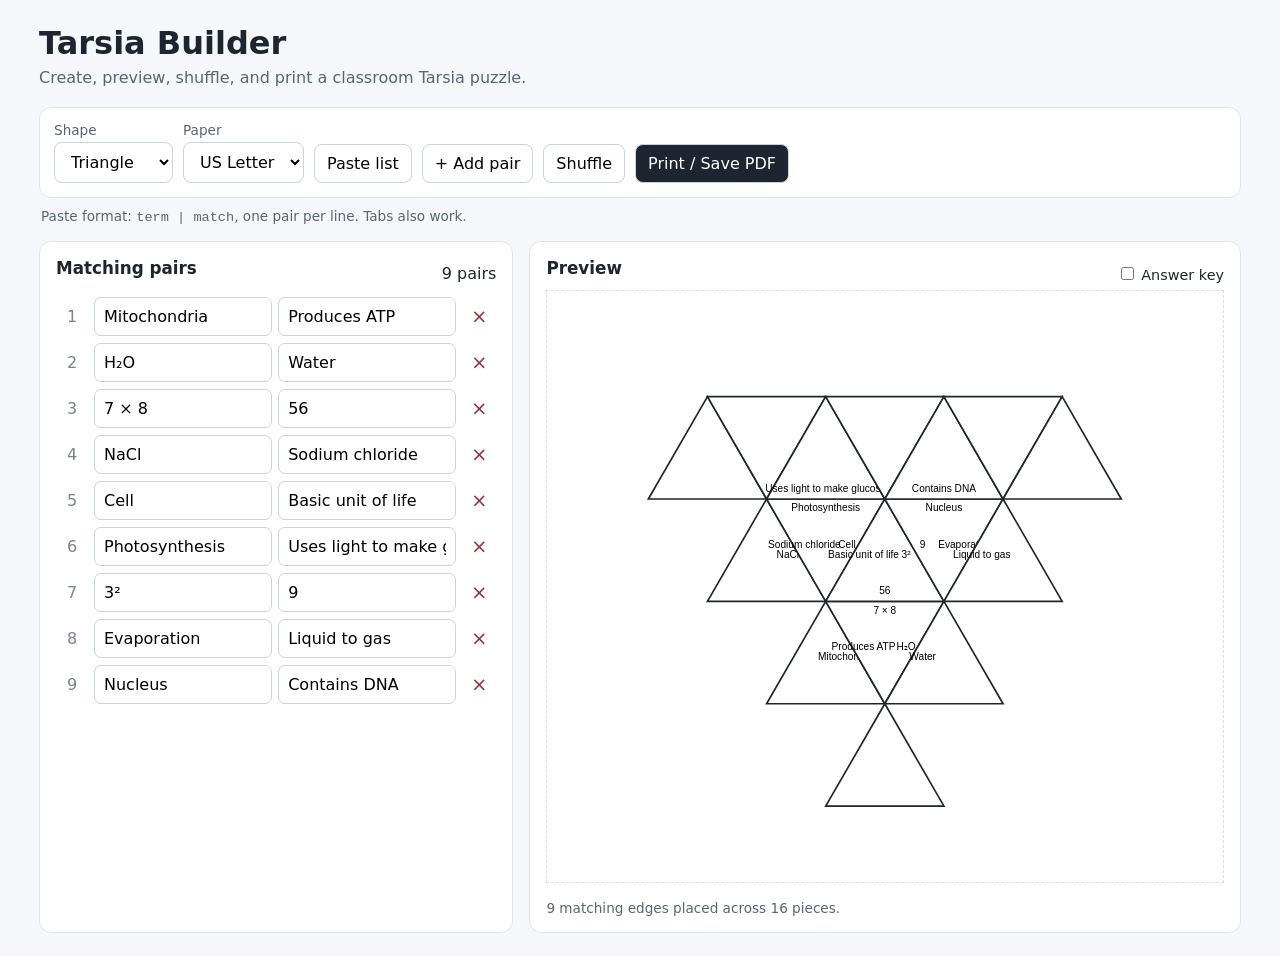
==== index.html @ fdfd7a0f "Add files via upload" ====
<!doctype html><html><head><meta charset="utf-8"><meta name="viewport" content="width=device-width,initial-scale=1"><title>Tarsia Builder</title><link rel="stylesheet" href="styles.css"></head><body><main><header><h1>Tarsia Builder</h1><p>Create, preview, shuffle, and print a classroom Tarsia puzzle.</p></header><section class="controls"><div><label>Shape</label><select id="shape"><option value="triangle">Triangle</option><option value="square">Square</option><option value="diamond">Diamond</option><option value="hexagon">Hexagon</option></select></div><div><label>Paper</label><select id="paper"><option value="letter">US Letter</option><option value="a4">A4</option></select></div><button id="pasteBtn">Paste list</button><button id="addBtn">+ Add pair</button><button id="shuffleBtn">Shuffle</button><button id="printBtn" class="primary">Print / Save PDF</button></section><p class="hint">Paste format: <code>term | match</code>, one pair per line. Tabs also work.</p><section class="workspace"><div class="editor"><div class="editor-head"><h2>Matching pairs</h2><span id="count"></span></div><div id="rows"></div></div><div class="preview"><div class="editor-head"><h2>Preview</h2><label class="toggle"><input id="solution" type="checkbox"> Answer key</label></div><svg id="svg" viewBox="0 0 800 700" aria-label="Tarsia puzzle preview"></svg><p id="status"></p></div></section></main><script src="geometry.js"></script><script src="renderer.js"></script><script src="app.js"></script></body></html>
---- styles.css ----
:root{font-family:Inter,system-ui,Arial,sans-serif;color:#1d2530;background:#f5f7fa}*{box-sizing:border-box}body{margin:0}main{max-width:1250px;margin:auto;padding:24px}header h1{margin:0;font-size:2rem}header p{margin:.4rem 0 1.2rem;color:#5a6573}.controls{display:flex;gap:10px;flex-wrap:wrap;align-items:end;background:#fff;padding:14px;border:1px solid #dfe4ea;border-radius:12px}.controls div{display:grid;gap:4px}.controls label,.hint{font-size:.85rem;color:#5a6573}select,button,input{font:inherit}select,button{padding:9px 12px;border:1px solid #cbd3dc;border-radius:8px;background:#fff}button{cursor:pointer}.primary{background:#1d2530;color:#fff}.hint{margin:10px 2px 16px}.workspace{display:grid;grid-template-columns:minmax(340px,.8fr) minmax(480px,1.2fr);gap:16px}.editor,.preview{background:#fff;border:1px solid #dfe4ea;border-radius:12px;padding:16px}.editor-head{display:flex;align-items:center;justify-content:space-between;gap:10px}.editor h2,.preview h2{font-size:1.05rem;margin:0 0 12px}.pair{display:grid;grid-template-columns:32px 1fr 1fr 34px;gap:6px;margin:7px 0}.pair input{min-width:0;padding:9px;border:1px solid #cbd3dc;border-radius:7px}.num{display:grid;place-items:center;color:#7a8490}.remove{padding:0;border:0;font-size:1.2rem;color:#8a3540}#svg{width:100%;height:auto;min-height:460px;border:1px dashed #d9dee5;background:#fff}.toggle{font-size:.9rem}#status{font-size:.85rem;color:#5a6573;margin-bottom:0}@media(max-width:850px){main{padding:12px}.workspace{grid-template-columns:1fr}.preview{order:-1}#svg{min-height:330px}}@media print{body{background:#fff}header,.controls,.hint,.editor,.editor-head label,#status{display:none!important}main,.workspace,.preview{display:block;max-width:none;padding:0;border:0}.preview h2{display:none}#svg{border:0;width:100%;height:95vh}}
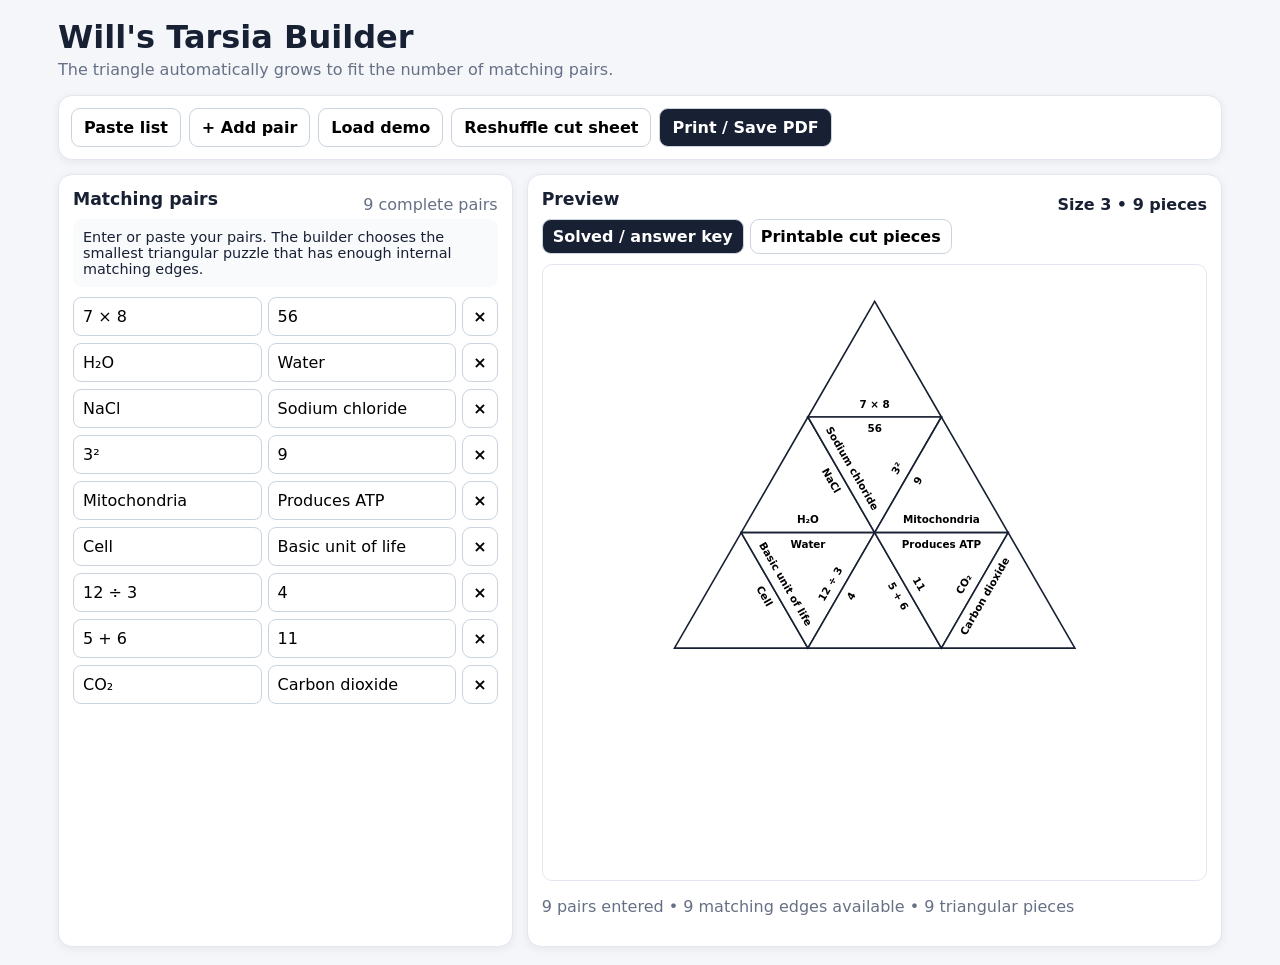
==== commit dacc68a9: "Update index.html" ====
--- a/index.html
+++ b/index.html
@@ -1 +1,37 @@
-<!doctype html><html><head><meta charset="utf-8"><meta name="viewport" content="width=device-width,initial-scale=1"><title>Tarsia Builder</title><link rel="stylesheet" href="styles.css"></head><body><main><header><h1>Tarsia Builder</h1><p>Create, preview, shuffle, and print a classroom Tarsia puzzle.</p></header><section class="controls"><div><label>Shape</label><select id="shape"><option value="triangle">Triangle</option><option value="square">Square</option><option value="diamond">Diamond</option><option value="hexagon">Hexagon</option></select></div><div><label>Paper</label><select id="paper"><option value="letter">US Letter</option><option value="a4">A4</option></select></div><button id="pasteBtn">Paste list</button><button id="addBtn">+ Add pair</button><button id="shuffleBtn">Shuffle</button><button id="printBtn" class="primary">Print / Save PDF</button></section><p class="hint">Paste format: <code>term | match</code>, one pair per line. Tabs also work.</p><section class="workspace"><div class="editor"><div class="editor-head"><h2>Matching pairs</h2><span id="count"></span></div><div id="rows"></div></div><div class="preview"><div class="editor-head"><h2>Preview</h2><label class="toggle"><input id="solution" type="checkbox"> Answer key</label></div><svg id="svg" viewBox="0 0 800 700" aria-label="Tarsia puzzle preview"></svg><p id="status"></p></div></section></main><script src="geometry.js"></script><script src="renderer.js"></script><script src="app.js"></script></body></html>
+<!doctype html><html lang="en"><head><meta charset="utf-8"><meta name="viewport" content="width=device-width,initial-scale=1">
+<title>Will's Tarsia Builder</title><style>
+*{box-sizing:border-box}body{margin:0;background:#f4f6fa;color:#182033;font-family:system-ui,-apple-system,Segoe UI,sans-serif}main{max-width:1200px;margin:auto;padding:18px}h1{margin:0}.sub,.muted,#status{color:#667085}.sub{margin:4px 0 16px}.bar,.card{background:#fff;border:1px solid #e2e7ef;border-radius:14px;box-shadow:0 2px 10px #0001}.bar{display:flex;gap:8px;flex-wrap:wrap;padding:12px;margin-bottom:14px}button,input{font:inherit}button{border:1px solid #cbd3df;background:#fff;border-radius:9px;padding:9px 12px;font-weight:700;cursor:pointer}.primary,.tabs .active{background:#182033;color:#fff}.grid{display:grid;grid-template-columns:minmax(310px,.85fr) minmax(450px,1.3fr);gap:14px}.card{padding:14px}.head{display:flex;justify-content:space-between;align-items:center;gap:10px}.head h2{font-size:1.08rem;margin:0 0 10px}.row{display:grid;grid-template-columns:1fr 1fr auto;gap:6px;margin:7px 0}.row input{width:100%;min-width:0;border:1px solid #cbd3df;border-radius:8px;padding:9px}.row button{padding:7px 10px}.notice{background:#f8fafc;border-radius:9px;padding:10px;margin-bottom:10px;font-size:.9rem}.tabs{display:flex;gap:6px;margin-bottom:10px}.tabs button{padding:7px 10px}svg{display:block;width:100%;height:auto;border:1px solid #e2e7ef;border-radius:10px;background:#fff}.piece{fill:#fff;stroke:#182033;stroke-width:2}.edgeText{font-weight:600;text-anchor:middle;dominant-baseline:middle}.pieceNo{font-size:9px;fill:#98a2b3;text-anchor:middle}.capacity{font-weight:700}
+@media(max-width:800px){.grid{grid-template-columns:1fr}main{padding:10px}}@media print{header,.bar,.editor,.tabs,#status,.notice{display:none!important}body,main,.card{background:#fff;margin:0;padding:0;border:0;box-shadow:none}.grid{display:block}svg{border:0;width:100%}}
+</style></head><body><main><header><h1>Will's Tarsia Builder</h1><p class="sub">The triangle automatically grows to fit the number of matching pairs.</p></header>
+<div class="bar"><button id="paste">Paste list</button><button id="add">+ Add pair</button><button id="demo">Load demo</button><button id="shuffle">Reshuffle cut sheet</button><button id="print" class="primary">Print / Save PDF</button></div>
+<div class="grid"><section class="card editor"><div class="head"><h2>Matching pairs</h2><span id="count" class="muted"></span></div><div class="notice">Enter or paste your pairs. The builder chooses the smallest triangular puzzle that has enough internal matching edges.</div><div id="rows"></div></section>
+<section class="card"><div class="head"><h2>Preview</h2><span id="sizeLabel" class="capacity"></span></div><div class="tabs"><button id="solvedTab" class="active">Solved / answer key</button><button id="cutTab">Printable cut pieces</button></div><svg id="svg" viewBox="0 0 820 760"></svg><p id="status"></p></section></div></main>
+<script>
+const $=s=>document.querySelector(s),S=$("#svg"),R=$("#rows");
+const DEMO=[["7 × 8","56"],["H₂O","Water"],["NaCl","Sodium chloride"],["3²","9"],["Mitochondria","Produces ATP"],["Cell","Basic unit of life"],["12 ÷ 3","4"],["5 + 6","11"],["CO₂","Carbon dioxide"]];
+let P=JSON.parse(localStorage.getItem("willTarsiaPairs")||"null")||DEMO.map(x=>[...x]),mode="solved",seed=1;
+const esc=s=>String(s).replace(/[&<>"]/g,c=>({"&":"&amp;","<":"&lt;",">":"&gt;",'"':"&quot;"}[c])),good=()=>P.filter(p=>p[0].trim()&&p[1].trim());
+function save(){localStorage.setItem("willTarsiaPairs",JSON.stringify(P))}
+function renderRows(){R.innerHTML=P.map((p,i)=>`<div class="row"><input data-i="${i}" data-k="0" value="${esc(p[0])}" placeholder="Term"><input data-i="${i}" data-k="1" value="${esc(p[1])}" placeholder="Match"><button data-r="${i}">×</button></div>`).join("");count();draw()}
+function count(){$("#count").textContent=good().length+" complete pairs"}
+R.oninput=e=>{if(e.target.dataset.i!=null){P[+e.target.dataset.i][+e.target.dataset.k]=e.target.value;save();count();draw()}};R.onclick=e=>{if(e.target.dataset.r!=null){P.splice(+e.target.dataset.r,1);if(!P.length)P.push(["",""]);save();renderRows()}};
+$("#add").onclick=()=>{P.push(["",""]);save();renderRows()};$("#demo").onclick=()=>{P=DEMO.map(x=>[...x]);save();renderRows()};
+$("#paste").onclick=()=>{let t=prompt("Paste one pair per line using: term | match\\nTwo columns copied from Sheets/Excel also work.");if(!t)return;let a=t.split(/\r?\n/).filter(x=>x.trim()).map(x=>{let q=x.includes("\t")?x.split("\t"):x.split("|");return[(q.shift()||"").trim(),q.join("|").trim()]});if(a.length){P=a;save();renderRows()}};
+$("#shuffle").onclick=()=>{seed++;mode="cut";tabs();draw()};$("#print").onclick=()=>window.print();$("#solvedTab").onclick=()=>{mode="solved";tabs();draw()};$("#cutTab").onclick=()=>{mode="cut";tabs();draw()};
+function tabs(){$("#solvedTab").classList.toggle("active",mode==="solved");$("#cutTab").classList.toggle("active",mode==="cut")}
+function capacity(n){return 3*n*(n-1)/2} // internal edges in order-n triangular lattice
+function chooseN(k){let n=2;while(capacity(n)<k&&n<10)n++;return n}
+function V(r,c,n){let side=Math.min(165,650/n),h=side*Math.sqrt(3)/2;return[410+(c-r/2)*side,45+r*h]}
+function pieces(n){let o=[];for(let r=0;r<n;r++)for(let c=0;c<=r;c++){o.push({v:[V(r,c,n),V(r+1,c,n),V(r+1,c+1,n)]});if(c<r)o.push({v:[V(r,c,n),V(r,c+1,n),V(r+1,c+1,n)]})}return o}
+function key(a,b){let A=a.map(x=>x.toFixed(4)).join(","),B=b.map(x=>x.toFixed(4)).join(",");return A<B?A+"|"+B:B+"|"+A}
+function shared(ps){let m=new Map();ps.forEach((p,pi)=>p.v.forEach((a,e)=>{let k=key(a,p.v[(e+1)%3]);if(!m.has(k))m.set(k,[]);m.get(k).push({pi,e})}));return[...m.values()].filter(x=>x.length===2)}
+function cen(v){return[v.reduce((a,p)=>a+p[0],0)/3,v.reduce((a,p)=>a+p[1],0)/3]}
+function label(v,e,text,n){let a=v[e],b=v[(e+1)%3],c=cen(v),mx=(a[0]+b[0])/2,my=(a[1]+b[1])/2,dx=b[0]-a[0],dy=b[1]-a[1],L=Math.hypot(dx,dy),nx=-dy/L,ny=dx/L;if((c[0]-mx)*nx+(c[1]-my)*ny<0){nx=-nx;ny=-ny}let off=Math.max(10,18-n),x=mx+nx*off,y=my+ny*off,ang=Math.atan2(dy,dx)*180/Math.PI;if(ang>90||ang<-90)ang+=180;let fs=Math.max(7,12-(n-4)*.8),max=n>6?15:24,t=text.length>max?text.slice(0,max-1)+"…":text;return`<text class="edgeText" style="font-size:${fs}px" x="${x}" y="${y}" transform="rotate(${ang} ${x} ${y})">${esc(t)}</text>`}
+function data(){let G=good(),n=chooseN(G.length),ps=pieces(n),sh=shared(ps),labs=ps.map(()=>["","",""]);G.slice(0,sh.length).forEach((p,i)=>{let A=sh[i][0],B=sh[i][1];labs[A.pi][A.e]=p[0];labs[B.pi][B.e]=p[1]});return{G,n,ps,sh,labs}}
+function solved(d){return d.ps.map((p,i)=>`<polygon class="piece" points="${p.v.map(x=>x.join(",")).join(" ")}"/>`+d.labs[i].map((t,e)=>t?label(p.v,e,t,d.n):"").join("")).join("")}
+function order(n){let a=[...Array(n).keys()],x=seed*7919;for(let i=n-1;i;i--){x=(x*1664525+1013904223)>>>0;let j=x%(i+1);[a[i],a[j]]=[a[j],a[i]]}return a}
+function tv(v,tx,ty,sc,rot){let c=cen(v),a=rot*Math.PI/180,co=Math.cos(a),si=Math.sin(a);return v.map(p=>{let x=(p[0]-c[0])*sc,y=(p[1]-c[1])*sc;return[tx+x*co-y*si,ty+x*si+y*co]})}
+function cut(d){let N=d.ps.length,cols=N<=16?4:5,rows=Math.ceil(N/cols),cw=800/cols,ch=700/rows,base=Math.min(165,650/d.n),sc=Math.min(.72,(cw*.72)/base,(ch*.72)/(base*.866));return order(N).map((idx,pos)=>{let col=pos%cols,row=Math.floor(pos/cols),x=cw/2+col*cw+10,y=ch/2+row*ch+20,v=tv(d.ps[idx].v,x,y,sc,[0,120,240][(pos+seed)%3]);return`<polygon class="piece" points="${v.map(q=>q.join(",")).join(" ")}"/>`+d.labs[idx].map((t,e)=>t?label(v,e,t,Math.max(4,d.n-1)):"").join("")+`<text class="pieceNo" x="${x}" y="${y+base*sc*.27}">${idx+1}</text>`}).join("")}
+function draw(){let d=data();S.innerHTML=mode==="solved"?solved(d):cut(d);$("#sizeLabel").textContent=`Size ${d.n} • ${d.ps.length} pieces`;$("#status").textContent=`${d.G.length} pairs entered • ${d.sh.length} matching edges available • ${d.ps.length} triangular pieces`+(d.sh.length>d.G.length?` • ${d.sh.length-d.G.length} internal edge(s) left blank`:"")}
+renderRows();
+</script></body></html>
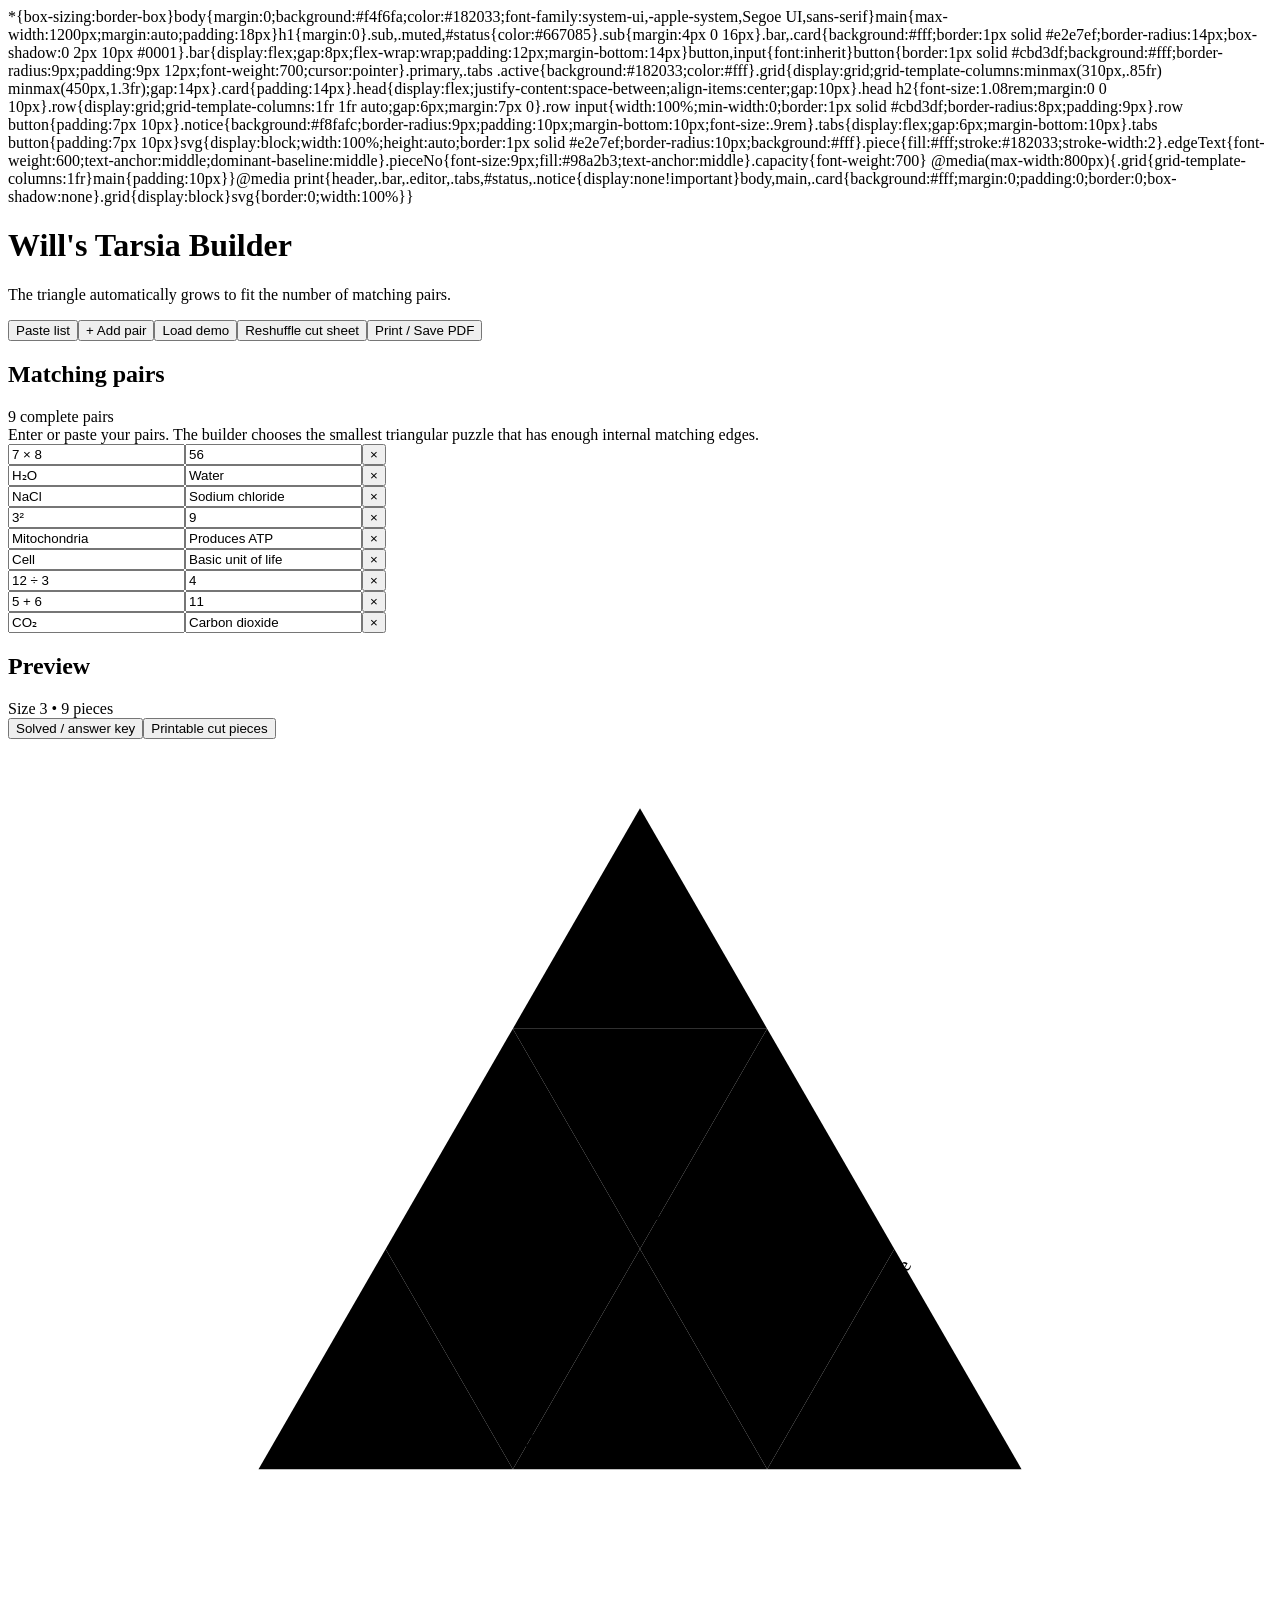
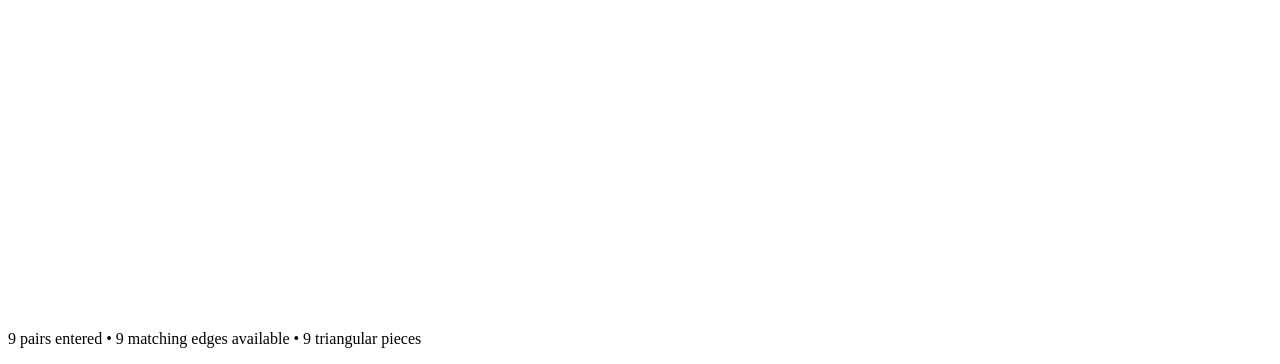
==== commit 6d4f4d0c: "Update index.html" ====
--- a/index.html
+++ b/index.html
@@ -1,5 +1,5 @@
 <!doctype html><html lang="en"><head><meta charset="utf-8"><meta name="viewport" content="width=device-width,initial-scale=1">
-<title>Will's Tarsia Builder</title><style>
+<title>Will's Tarsia Builder</title><style></style>
 *{box-sizing:border-box}body{margin:0;background:#f4f6fa;color:#182033;font-family:system-ui,-apple-system,Segoe UI,sans-serif}main{max-width:1200px;margin:auto;padding:18px}h1{margin:0}.sub,.muted,#status{color:#667085}.sub{margin:4px 0 16px}.bar,.card{background:#fff;border:1px solid #e2e7ef;border-radius:14px;box-shadow:0 2px 10px #0001}.bar{display:flex;gap:8px;flex-wrap:wrap;padding:12px;margin-bottom:14px}button,input{font:inherit}button{border:1px solid #cbd3df;background:#fff;border-radius:9px;padding:9px 12px;font-weight:700;cursor:pointer}.primary,.tabs .active{background:#182033;color:#fff}.grid{display:grid;grid-template-columns:minmax(310px,.85fr) minmax(450px,1.3fr);gap:14px}.card{padding:14px}.head{display:flex;justify-content:space-between;align-items:center;gap:10px}.head h2{font-size:1.08rem;margin:0 0 10px}.row{display:grid;grid-template-columns:1fr 1fr auto;gap:6px;margin:7px 0}.row input{width:100%;min-width:0;border:1px solid #cbd3df;border-radius:8px;padding:9px}.row button{padding:7px 10px}.notice{background:#f8fafc;border-radius:9px;padding:10px;margin-bottom:10px;font-size:.9rem}.tabs{display:flex;gap:6px;margin-bottom:10px}.tabs button{padding:7px 10px}svg{display:block;width:100%;height:auto;border:1px solid #e2e7ef;border-radius:10px;background:#fff}.piece{fill:#fff;stroke:#182033;stroke-width:2}.edgeText{font-weight:600;text-anchor:middle;dominant-baseline:middle}.pieceNo{font-size:9px;fill:#98a2b3;text-anchor:middle}.capacity{font-weight:700}
 @media(max-width:800px){.grid{grid-template-columns:1fr}main{padding:10px}}@media print{header,.bar,.editor,.tabs,#status,.notice{display:none!important}body,main,.card{background:#fff;margin:0;padding:0;border:0;box-shadow:none}.grid{display:block}svg{border:0;width:100%}}
 </style></head><body><main><header><h1>Will's Tarsia Builder</h1><p class="sub">The triangle automatically grows to fit the number of matching pairs.</p></header>
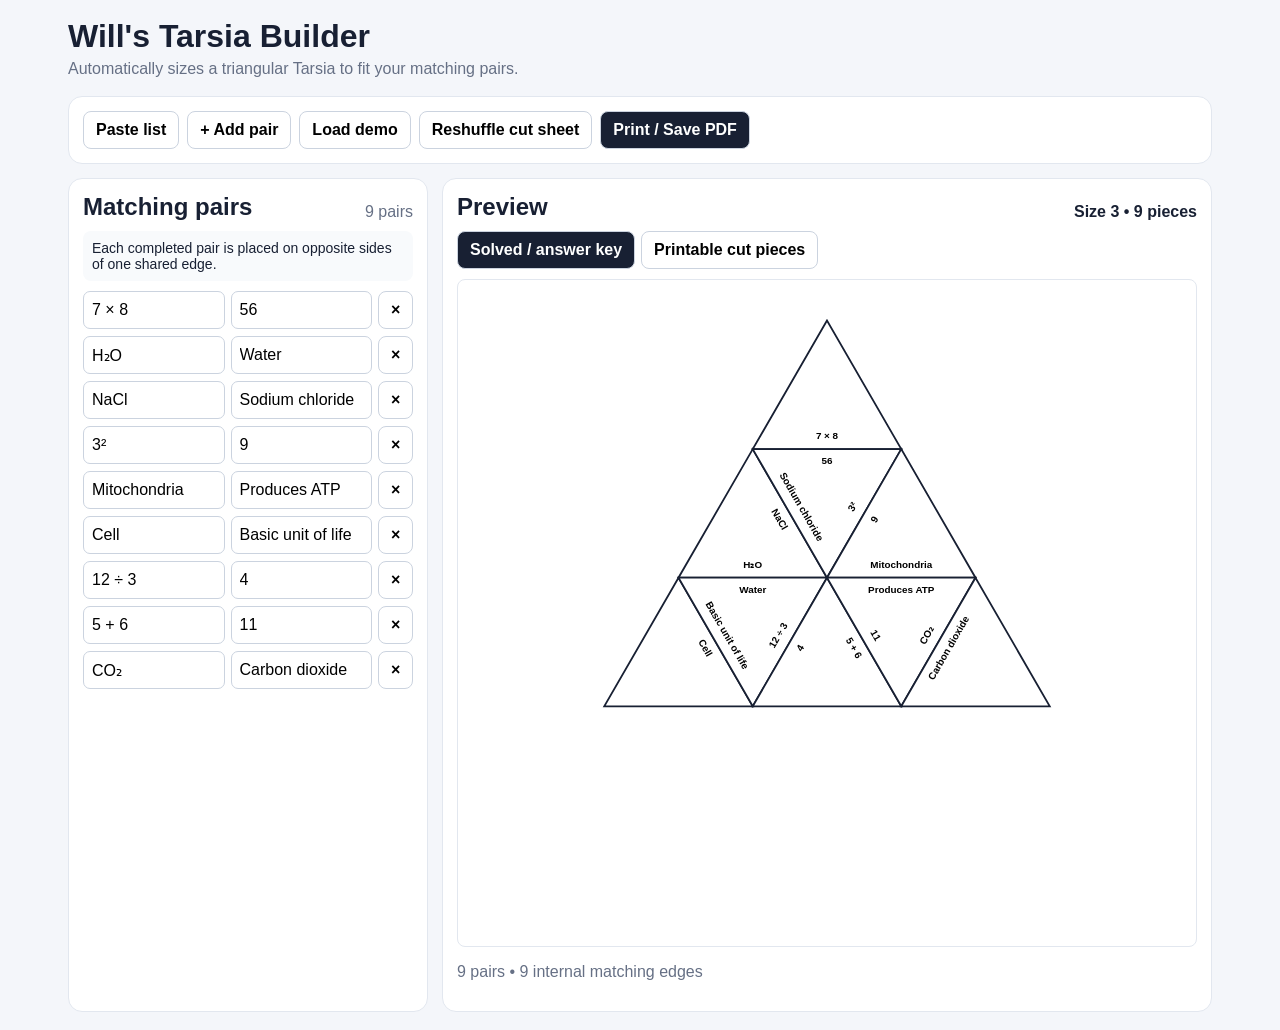
==== commit 7aebce4a: "Update index.html" ====
--- a/index.html
+++ b/index.html
@@ -1,37 +1,70 @@
-<!doctype html><html lang="en"><head><meta charset="utf-8"><meta name="viewport" content="width=device-width,initial-scale=1">
-<title>Will's Tarsia Builder</title><style></style>
-*{box-sizing:border-box}body{margin:0;background:#f4f6fa;color:#182033;font-family:system-ui,-apple-system,Segoe UI,sans-serif}main{max-width:1200px;margin:auto;padding:18px}h1{margin:0}.sub,.muted,#status{color:#667085}.sub{margin:4px 0 16px}.bar,.card{background:#fff;border:1px solid #e2e7ef;border-radius:14px;box-shadow:0 2px 10px #0001}.bar{display:flex;gap:8px;flex-wrap:wrap;padding:12px;margin-bottom:14px}button,input{font:inherit}button{border:1px solid #cbd3df;background:#fff;border-radius:9px;padding:9px 12px;font-weight:700;cursor:pointer}.primary,.tabs .active{background:#182033;color:#fff}.grid{display:grid;grid-template-columns:minmax(310px,.85fr) minmax(450px,1.3fr);gap:14px}.card{padding:14px}.head{display:flex;justify-content:space-between;align-items:center;gap:10px}.head h2{font-size:1.08rem;margin:0 0 10px}.row{display:grid;grid-template-columns:1fr 1fr auto;gap:6px;margin:7px 0}.row input{width:100%;min-width:0;border:1px solid #cbd3df;border-radius:8px;padding:9px}.row button{padding:7px 10px}.notice{background:#f8fafc;border-radius:9px;padding:10px;margin-bottom:10px;font-size:.9rem}.tabs{display:flex;gap:6px;margin-bottom:10px}.tabs button{padding:7px 10px}svg{display:block;width:100%;height:auto;border:1px solid #e2e7ef;border-radius:10px;background:#fff}.piece{fill:#fff;stroke:#182033;stroke-width:2}.edgeText{font-weight:600;text-anchor:middle;dominant-baseline:middle}.pieceNo{font-size:9px;fill:#98a2b3;text-anchor:middle}.capacity{font-weight:700}
-@media(max-width:800px){.grid{grid-template-columns:1fr}main{padding:10px}}@media print{header,.bar,.editor,.tabs,#status,.notice{display:none!important}body,main,.card{background:#fff;margin:0;padding:0;border:0;box-shadow:none}.grid{display:block}svg{border:0;width:100%}}
-</style></head><body><main><header><h1>Will's Tarsia Builder</h1><p class="sub">The triangle automatically grows to fit the number of matching pairs.</p></header>
+<!DOCTYPE html>
+<html lang="en">
+<head>
+<meta charset="UTF-8">
+<meta name="viewport" content="width=device-width, initial-scale=1.0">
+<title>Will's Tarsia Builder</title>
+<style>
+*{box-sizing:border-box}
+body{margin:0;background:#f4f6fa;color:#182033;font-family:Arial,sans-serif}
+main{max-width:1180px;margin:auto;padding:18px}
+h1{margin:0}.sub,.muted,#status{color:#667085}.sub{margin:5px 0 18px}
+.bar,.card{background:white;border:1px solid #e2e7ef;border-radius:14px;padding:14px}
+.bar{display:flex;gap:8px;flex-wrap:wrap;margin-bottom:14px}
+button,input{font:inherit}button{border:1px solid #cbd3df;background:white;border-radius:8px;padding:9px 12px;font-weight:bold;cursor:pointer}
+.primary,.tabs .active{background:#182033;color:white}
+.grid{display:grid;grid-template-columns:360px 1fr;gap:14px}
+.head{display:flex;justify-content:space-between;align-items:center}.head h2{margin:0 0 10px}
+.notice{background:#f8fafc;border-radius:8px;padding:9px;margin-bottom:10px;font-size:14px}
+.row{display:grid;grid-template-columns:1fr 1fr 35px;gap:6px;margin:7px 0}
+.row input{min-width:0;width:100%;padding:8px;border:1px solid #cbd3df;border-radius:7px}
+.tabs{display:flex;gap:6px;margin-bottom:10px}
+svg{width:100%;height:auto;display:block;background:white;border:1px solid #e2e7ef;border-radius:8px}
+.piece{fill:white;stroke:#182033;stroke-width:2}
+.edgeText{font-size:11px;font-weight:bold;text-anchor:middle;dominant-baseline:middle}
+@media(max-width:800px){.grid{grid-template-columns:1fr}}
+@media print{header,.bar,.editor,.tabs,#status,.notice{display:none!important}.grid{display:block}body,main,.card{margin:0;padding:0;border:0;background:white}svg{border:0}}
+</style>
+</head>
+<body>
+<main>
+<header><h1>Will's Tarsia Builder</h1><p class="sub">Automatically sizes a triangular Tarsia to fit your matching pairs.</p></header>
 <div class="bar"><button id="paste">Paste list</button><button id="add">+ Add pair</button><button id="demo">Load demo</button><button id="shuffle">Reshuffle cut sheet</button><button id="print" class="primary">Print / Save PDF</button></div>
-<div class="grid"><section class="card editor"><div class="head"><h2>Matching pairs</h2><span id="count" class="muted"></span></div><div class="notice">Enter or paste your pairs. The builder chooses the smallest triangular puzzle that has enough internal matching edges.</div><div id="rows"></div></section>
-<section class="card"><div class="head"><h2>Preview</h2><span id="sizeLabel" class="capacity"></span></div><div class="tabs"><button id="solvedTab" class="active">Solved / answer key</button><button id="cutTab">Printable cut pieces</button></div><svg id="svg" viewBox="0 0 820 760"></svg><p id="status"></p></section></div></main>
+<div class="grid">
+<section class="card editor"><div class="head"><h2>Matching pairs</h2><span id="count" class="muted"></span></div><div class="notice">Each completed pair is placed on opposite sides of one shared edge.</div><div id="rows"></div></section>
+<section class="card"><div class="head"><h2>Preview</h2><strong id="sizeLabel"></strong></div><div class="tabs"><button id="solved" class="active">Solved / answer key</button><button id="cut">Printable cut pieces</button></div><svg id="svg" viewBox="0 0 820 740"></svg><p id="status"></p></section>
+</div>
+</main>
 <script>
-const $=s=>document.querySelector(s),S=$("#svg"),R=$("#rows");
+const $=s=>document.querySelector(s),R=$("#rows"),S=$("#svg");
 const DEMO=[["7 × 8","56"],["H₂O","Water"],["NaCl","Sodium chloride"],["3²","9"],["Mitochondria","Produces ATP"],["Cell","Basic unit of life"],["12 ÷ 3","4"],["5 + 6","11"],["CO₂","Carbon dioxide"]];
-let P=JSON.parse(localStorage.getItem("willTarsiaPairs")||"null")||DEMO.map(x=>[...x]),mode="solved",seed=1;
-const esc=s=>String(s).replace(/[&<>"]/g,c=>({"&":"&amp;","<":"&lt;",">":"&gt;",'"':"&quot;"}[c])),good=()=>P.filter(p=>p[0].trim()&&p[1].trim());
-function save(){localStorage.setItem("willTarsiaPairs",JSON.stringify(P))}
-function renderRows(){R.innerHTML=P.map((p,i)=>`<div class="row"><input data-i="${i}" data-k="0" value="${esc(p[0])}" placeholder="Term"><input data-i="${i}" data-k="1" value="${esc(p[1])}" placeholder="Match"><button data-r="${i}">×</button></div>`).join("");count();draw()}
-function count(){$("#count").textContent=good().length+" complete pairs"}
-R.oninput=e=>{if(e.target.dataset.i!=null){P[+e.target.dataset.i][+e.target.dataset.k]=e.target.value;save();count();draw()}};R.onclick=e=>{if(e.target.dataset.r!=null){P.splice(+e.target.dataset.r,1);if(!P.length)P.push(["",""]);save();renderRows()}};
-$("#add").onclick=()=>{P.push(["",""]);save();renderRows()};$("#demo").onclick=()=>{P=DEMO.map(x=>[...x]);save();renderRows()};
-$("#paste").onclick=()=>{let t=prompt("Paste one pair per line using: term | match\\nTwo columns copied from Sheets/Excel also work.");if(!t)return;let a=t.split(/\r?\n/).filter(x=>x.trim()).map(x=>{let q=x.includes("\t")?x.split("\t"):x.split("|");return[(q.shift()||"").trim(),q.join("|").trim()]});if(a.length){P=a;save();renderRows()}};
-$("#shuffle").onclick=()=>{seed++;mode="cut";tabs();draw()};$("#print").onclick=()=>window.print();$("#solvedTab").onclick=()=>{mode="solved";tabs();draw()};$("#cutTab").onclick=()=>{mode="cut";tabs();draw()};
-function tabs(){$("#solvedTab").classList.toggle("active",mode==="solved");$("#cutTab").classList.toggle("active",mode==="cut")}
-function capacity(n){return 3*n*(n-1)/2} // internal edges in order-n triangular lattice
-function chooseN(k){let n=2;while(capacity(n)<k&&n<10)n++;return n}
-function V(r,c,n){let side=Math.min(165,650/n),h=side*Math.sqrt(3)/2;return[410+(c-r/2)*side,45+r*h]}
-function pieces(n){let o=[];for(let r=0;r<n;r++)for(let c=0;c<=r;c++){o.push({v:[V(r,c,n),V(r+1,c,n),V(r+1,c+1,n)]});if(c<r)o.push({v:[V(r,c,n),V(r,c+1,n),V(r+1,c+1,n)]})}return o}
-function key(a,b){let A=a.map(x=>x.toFixed(4)).join(","),B=b.map(x=>x.toFixed(4)).join(",");return A<B?A+"|"+B:B+"|"+A}
-function shared(ps){let m=new Map();ps.forEach((p,pi)=>p.v.forEach((a,e)=>{let k=key(a,p.v[(e+1)%3]);if(!m.has(k))m.set(k,[]);m.get(k).push({pi,e})}));return[...m.values()].filter(x=>x.length===2)}
-function cen(v){return[v.reduce((a,p)=>a+p[0],0)/3,v.reduce((a,p)=>a+p[1],0)/3]}
-function label(v,e,text,n){let a=v[e],b=v[(e+1)%3],c=cen(v),mx=(a[0]+b[0])/2,my=(a[1]+b[1])/2,dx=b[0]-a[0],dy=b[1]-a[1],L=Math.hypot(dx,dy),nx=-dy/L,ny=dx/L;if((c[0]-mx)*nx+(c[1]-my)*ny<0){nx=-nx;ny=-ny}let off=Math.max(10,18-n),x=mx+nx*off,y=my+ny*off,ang=Math.atan2(dy,dx)*180/Math.PI;if(ang>90||ang<-90)ang+=180;let fs=Math.max(7,12-(n-4)*.8),max=n>6?15:24,t=text.length>max?text.slice(0,max-1)+"…":text;return`<text class="edgeText" style="font-size:${fs}px" x="${x}" y="${y}" transform="rotate(${ang} ${x} ${y})">${esc(t)}</text>`}
-function data(){let G=good(),n=chooseN(G.length),ps=pieces(n),sh=shared(ps),labs=ps.map(()=>["","",""]);G.slice(0,sh.length).forEach((p,i)=>{let A=sh[i][0],B=sh[i][1];labs[A.pi][A.e]=p[0];labs[B.pi][B.e]=p[1]});return{G,n,ps,sh,labs}}
-function solved(d){return d.ps.map((p,i)=>`<polygon class="piece" points="${p.v.map(x=>x.join(",")).join(" ")}"/>`+d.labs[i].map((t,e)=>t?label(p.v,e,t,d.n):"").join("")).join("")}
-function order(n){let a=[...Array(n).keys()],x=seed*7919;for(let i=n-1;i;i--){x=(x*1664525+1013904223)>>>0;let j=x%(i+1);[a[i],a[j]]=[a[j],a[i]]}return a}
-function tv(v,tx,ty,sc,rot){let c=cen(v),a=rot*Math.PI/180,co=Math.cos(a),si=Math.sin(a);return v.map(p=>{let x=(p[0]-c[0])*sc,y=(p[1]-c[1])*sc;return[tx+x*co-y*si,ty+x*si+y*co]})}
-function cut(d){let N=d.ps.length,cols=N<=16?4:5,rows=Math.ceil(N/cols),cw=800/cols,ch=700/rows,base=Math.min(165,650/d.n),sc=Math.min(.72,(cw*.72)/base,(ch*.72)/(base*.866));return order(N).map((idx,pos)=>{let col=pos%cols,row=Math.floor(pos/cols),x=cw/2+col*cw+10,y=ch/2+row*ch+20,v=tv(d.ps[idx].v,x,y,sc,[0,120,240][(pos+seed)%3]);return`<polygon class="piece" points="${v.map(q=>q.join(",")).join(" ")}"/>`+d.labs[idx].map((t,e)=>t?label(v,e,t,Math.max(4,d.n-1)):"").join("")+`<text class="pieceNo" x="${x}" y="${y+base*sc*.27}">${idx+1}</text>`}).join("")}
-function draw(){let d=data();S.innerHTML=mode==="solved"?solved(d):cut(d);$("#sizeLabel").textContent=`Size ${d.n} • ${d.ps.length} pieces`;$("#status").textContent=`${d.G.length} pairs entered • ${d.sh.length} matching edges available • ${d.ps.length} triangular pieces`+(d.sh.length>d.G.length?` • ${d.sh.length-d.G.length} internal edge(s) left blank`:"")}
-renderRows();
-</script></body></html>
+let P=JSON.parse(localStorage.getItem("wtb-pairs")||"null")||DEMO.map(x=>[...x]),mode="solved",seed=1;
+const E=s=>String(s).replace(/[&<>"]/g,c=>({"&":"&amp;","<":"&lt;",">":"&gt;",'"':"&quot;"}[c]));
+const valid=()=>P.filter(p=>p[0].trim()&&p[1].trim());
+function save(){localStorage.setItem("wtb-pairs",JSON.stringify(P))}
+function rows(){R.innerHTML=P.map((p,i)=>`<div class="row"><input data-i="${i}" data-k="0" value="${E(p[0])}" placeholder="Term"><input data-i="${i}" data-k="1" value="${E(p[1])}" placeholder="Match"><button data-r="${i}">×</button></div>`).join("");$("#count").textContent=valid().length+" pairs";draw()}
+R.oninput=e=>{if(e.target.dataset.i!=null){P[+e.target.dataset.i][+e.target.dataset.k]=e.target.value;save();$("#count").textContent=valid().length+" pairs";draw()}};
+R.onclick=e=>{if(e.target.dataset.r!=null){P.splice(+e.target.dataset.r,1);if(!P.length)P.push(["",""]);save();rows()}};
+$("#add").onclick=()=>{P.push(["",""]);save();rows()};
+$("#demo").onclick=()=>{P=DEMO.map(x=>[...x]);save();rows()};
+$("#paste").onclick=()=>{let t=prompt("Paste one pair per line using term | match. Tabs from Sheets/Excel also work.");if(!t)return;let a=t.split(/\r?\n/).filter(x=>x.trim()).map(x=>{let q=x.includes("\t")?x.split("\t"):x.split("|");return[(q.shift()||"").trim(),q.join("|").trim()]});if(a.length){P=a;save();rows()}};
+$("#shuffle").onclick=()=>{seed++;mode="cut";tabs();draw()};$("#print").onclick=()=>window.print();
+$("#solved").onclick=()=>{mode="solved";tabs();draw()};$("#cut").onclick=()=>{mode="cut";tabs();draw()};
+function tabs(){$("#solved").classList.toggle("active",mode==="solved");$("#cut").classList.toggle("active",mode==="cut")}
+function cap(n){return 3*n*(n-1)/2}function sizeFor(k){let n=2;while(cap(n)<k&&n<10)n++;return n}
+function vertex(r,c,n){let side=Math.min(165,650/n),h=side*Math.sqrt(3)/2;return[410+(c-r/2)*side,45+r*h]}
+function makePieces(n){let a=[];for(let r=0;r<n;r++)for(let c=0;c<=r;c++){a.push({v:[vertex(r,c,n),vertex(r+1,c,n),vertex(r+1,c+1,n)]});if(c<r)a.push({v:[vertex(r,c,n),vertex(r,c+1,n),vertex(r+1,c+1,n)]})}return a}
+function edgeKey(a,b){let A=a.map(x=>x.toFixed(3)).join(","),B=b.map(x=>x.toFixed(3)).join(",");return A<B?A+"|"+B:B+"|"+A}
+function links(ps){let m=new Map();ps.forEach((p,pi)=>p.v.forEach((a,e)=>{let k=edgeKey(a,p.v[(e+1)%3]);if(!m.has(k))m.set(k,[]);m.get(k).push({pi,e})}));return[...m.values()].filter(x=>x.length===2)}
+function center(v){return[v.reduce((a,p)=>a+p[0],0)/3,v.reduce((a,p)=>a+p[1],0)/3]}
+function edgeText(v,e,text,n){let a=v[e],b=v[(e+1)%3],c=center(v),mx=(a[0]+b[0])/2,my=(a[1]+b[1])/2,dx=b[0]-a[0],dy=b[1]-a[1],L=Math.hypot(dx,dy),nx=-dy/L,ny=dx/L;if((c[0]-mx)*nx+(c[1]-my)*ny<0){nx=-nx;ny=-ny}let off=Math.max(9,17-n),x=mx+nx*off,y=my+ny*off,ang=Math.atan2(dy,dx)*180/Math.PI;if(ang>90||ang<-90)ang+=180;let max=n>6?14:22,t=text.length>max?text.slice(0,max-1)+"…":text;return`<text class="edgeText" x="${x}" y="${y}" transform="rotate(${ang} ${x} ${y})">${E(t)}</text>`}
+function model(){let G=valid(),n=sizeFor(G.length),ps=makePieces(n),sh=links(ps),labs=ps.map(()=>["","",""]);G.slice(0,sh.length).forEach((p,i)=>{let A=sh[i][0],B=sh[i][1];labs[A.pi][A.e]=p[0];labs[B.pi][B.e]=p[1]});return{G,n,ps,sh,labs}}
+function solvedView(d){return d.ps.map((p,i)=>`<polygon class="piece" points="${p.v.map(q=>q.join(",")).join(" ")}"/>`+d.labs[i].map((t,e)=>t?edgeText(p.v,e,t,d.n):"").join("")).join("")}
+function shuffled(n){let a=[...Array(n).keys()],x=seed*7919;for(let i=n-1;i;i--){x=(x*1664525+1013904223)>>>0;let j=x%(i+1);[a[i],a[j]]=[a[j],a[i]]}return a}
+function transform(v,tx,ty,sc,deg){let c=center(v),a=deg*Math.PI/180,co=Math.cos(a),si=Math.sin(a);return v.map(p=>{let x=(p[0]-c[0])*sc,y=(p[1]-c[1])*sc;return[tx+x*co-y*si,ty+x*si+y*co]})}
+function cutView(d){let N=d.ps.length,cols=N<=16?4:5,rows=Math.ceil(N/cols),cw=800/cols,ch=690/rows,base=Math.min(165,650/d.n),sc=Math.min(.7,cw*.7/base,ch*.7/(base*.866));return shuffled(N).map((idx,pos)=>{let col=pos%cols,row=Math.floor(pos/cols),x=cw/2+col*cw+10,y=ch/2+row*ch+20,v=transform(d.ps[idx].v,x,y,sc,[0,120,240][(pos+seed)%3]);return`<polygon class="piece" points="${v.map(q=>q.join(",")).join(" ")}"/>`+d.labs[idx].map((t,e)=>t?edgeText(v,e,t,d.n):"").join("")}).join("")}
+function draw(){let d=model();S.innerHTML=mode==="solved"?solvedView(d):cutView(d);$("#sizeLabel").textContent=`Size ${d.n} • ${d.ps.length} pieces`;$("#status").textContent=`${d.G.length} pairs • ${d.sh.length} internal matching edges`+(d.sh.length>d.G.length?` • ${d.sh.length-d.G.length} unused edge(s)`:"")}
+rows();
+</script>
+</body>
+</html>
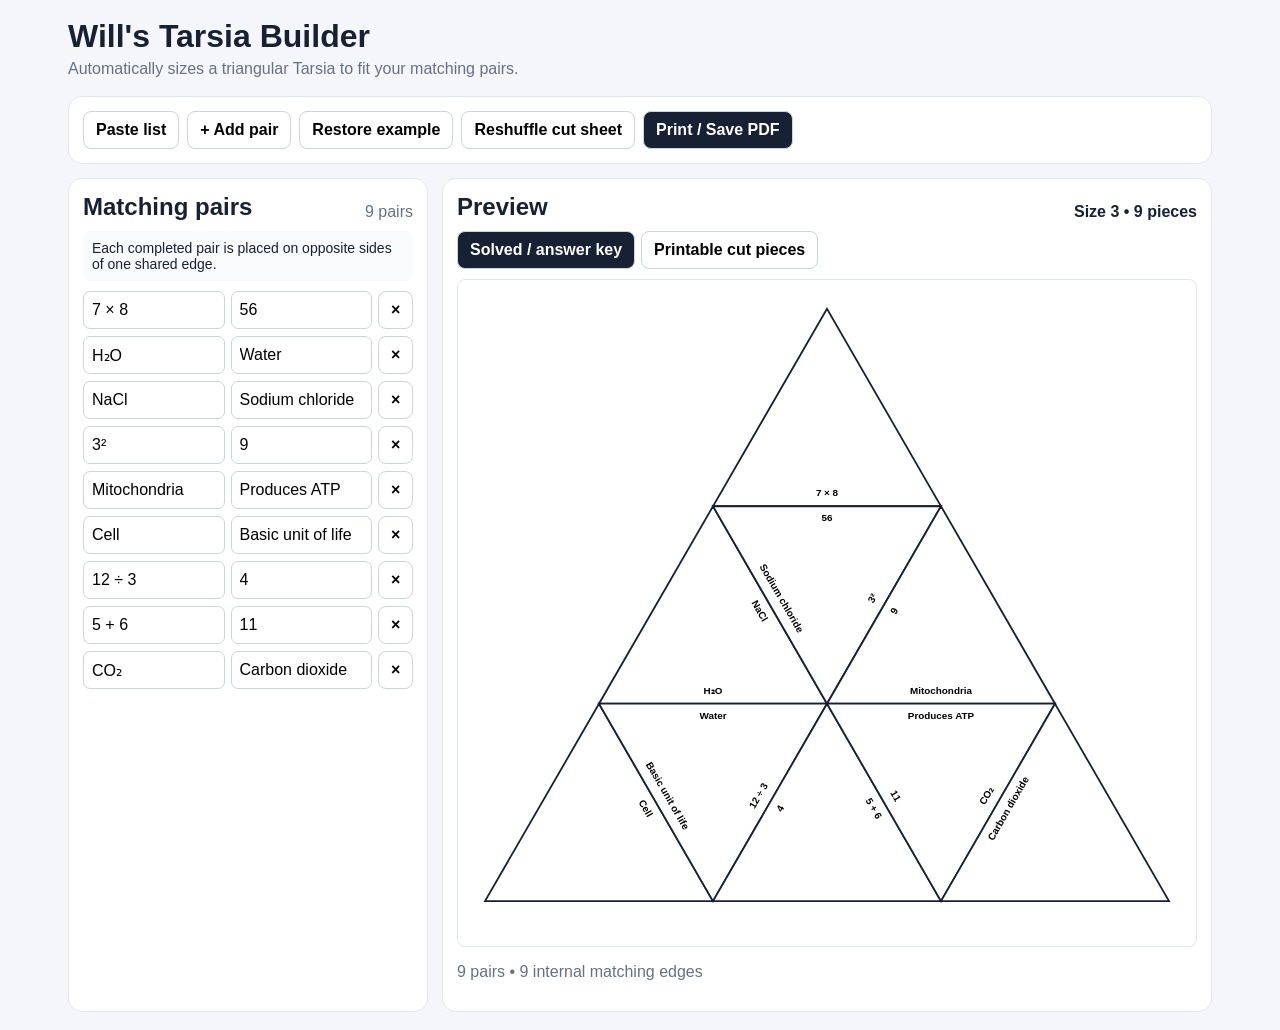
==== commit 3d148bfb: "Update index.html" ====
--- a/index.html
+++ b/index.html
@@ -23,13 +23,13 @@
 .piece{fill:white;stroke:#182033;stroke-width:2}
 .edgeText{font-size:11px;font-weight:bold;text-anchor:middle;dominant-baseline:middle}
 @media(max-width:800px){.grid{grid-template-columns:1fr}}
-@media print{header,.bar,.editor,.tabs,#status,.notice{display:none!important}.grid{display:block}body,main,.card{margin:0;padding:0;border:0;background:white}svg{border:0}}
+@page{size:Letter portrait;margin:.35in}@media print{header,.bar,.editor,.tabs,#status,.notice{display:none!important}.grid{display:block}body,main,.card{margin:0;padding:0;border:0;background:white}svg{border:0}}
 </style>
 </head>
 <body>
 <main>
 <header><h1>Will's Tarsia Builder</h1><p class="sub">Automatically sizes a triangular Tarsia to fit your matching pairs.</p></header>
-<div class="bar"><button id="paste">Paste list</button><button id="add">+ Add pair</button><button id="demo">Load demo</button><button id="shuffle">Reshuffle cut sheet</button><button id="print" class="primary">Print / Save PDF</button></div>
+<div class="bar"><button id="paste">Paste list</button><button id="add">+ Add pair</button><button id="demo">Restore example</button><button id="shuffle">Reshuffle cut sheet</button><button id="print" class="primary">Print / Save PDF</button></div>
 <div class="grid">
 <section class="card editor"><div class="head"><h2>Matching pairs</h2><span id="count" class="muted"></span></div><div class="notice">Each completed pair is placed on opposite sides of one shared edge.</div><div id="rows"></div></section>
 <section class="card"><div class="head"><h2>Preview</h2><strong id="sizeLabel"></strong></div><div class="tabs"><button id="solved" class="active">Solved / answer key</button><button id="cut">Printable cut pieces</button></div><svg id="svg" viewBox="0 0 820 740"></svg><p id="status"></p></section>
@@ -38,21 +38,21 @@
 <script>
 const $=s=>document.querySelector(s),R=$("#rows"),S=$("#svg");
 const DEMO=[["7 × 8","56"],["H₂O","Water"],["NaCl","Sodium chloride"],["3²","9"],["Mitochondria","Produces ATP"],["Cell","Basic unit of life"],["12 ÷ 3","4"],["5 + 6","11"],["CO₂","Carbon dioxide"]];
-let P=JSON.parse(localStorage.getItem("wtb-pairs")||"null")||DEMO.map(x=>[...x]),mode="solved",seed=1;
+let P=DEMO.map(x=>[...x]),mode="solved",seed=1;
 const E=s=>String(s).replace(/[&<>"]/g,c=>({"&":"&amp;","<":"&lt;",">":"&gt;",'"':"&quot;"}[c]));
 const valid=()=>P.filter(p=>p[0].trim()&&p[1].trim());
-function save(){localStorage.setItem("wtb-pairs",JSON.stringify(P))}
+function save(){}
 function rows(){R.innerHTML=P.map((p,i)=>`<div class="row"><input data-i="${i}" data-k="0" value="${E(p[0])}" placeholder="Term"><input data-i="${i}" data-k="1" value="${E(p[1])}" placeholder="Match"><button data-r="${i}">×</button></div>`).join("");$("#count").textContent=valid().length+" pairs";draw()}
 R.oninput=e=>{if(e.target.dataset.i!=null){P[+e.target.dataset.i][+e.target.dataset.k]=e.target.value;save();$("#count").textContent=valid().length+" pairs";draw()}};
 R.onclick=e=>{if(e.target.dataset.r!=null){P.splice(+e.target.dataset.r,1);if(!P.length)P.push(["",""]);save();rows()}};
 $("#add").onclick=()=>{P.push(["",""]);save();rows()};
 $("#demo").onclick=()=>{P=DEMO.map(x=>[...x]);save();rows()};
-$("#paste").onclick=()=>{let t=prompt("Paste one pair per line using term | match. Tabs from Sheets/Excel also work.");if(!t)return;let a=t.split(/\r?\n/).filter(x=>x.trim()).map(x=>{let q=x.includes("\t")?x.split("\t"):x.split("|");return[(q.shift()||"").trim(),q.join("|").trim()]});if(a.length){P=a;save();rows()}};
+$("#paste").onclick=()=>{let t=prompt("PASTE / IMPORT PAIRS\n\nQuizlet: open your flashcard set, choose Export, copy the exported terms and definitions, then paste them here.\n\nGoogle Sheets / Excel: copy two columns and paste them here.\n\nPlain text: use term | match, one pair per line.\n\nTab-separated exports are detected automatically.");if(!t)return;let a=t.split(/\r?\n/).filter(x=>x.trim()).map(x=>{let q=x.includes("\t")?x.split("\t"):x.split("|");return[(q.shift()||"").trim(),q.join("|").trim()]});if(a.length){P=a;save();rows()}};
 $("#shuffle").onclick=()=>{seed++;mode="cut";tabs();draw()};$("#print").onclick=()=>window.print();
 $("#solved").onclick=()=>{mode="solved";tabs();draw()};$("#cut").onclick=()=>{mode="cut";tabs();draw()};
 function tabs(){$("#solved").classList.toggle("active",mode==="solved");$("#cut").classList.toggle("active",mode==="cut")}
 function cap(n){return 3*n*(n-1)/2}function sizeFor(k){let n=2;while(cap(n)<k&&n<10)n++;return n}
-function vertex(r,c,n){let side=Math.min(165,650/n),h=side*Math.sqrt(3)/2;return[410+(c-r/2)*side,45+r*h]}
+function vertex(r,c,n){let side=760/n,h=side*Math.sqrt(3)/2;return[410+(c-r/2)*side,32+r*h]}
 function makePieces(n){let a=[];for(let r=0;r<n;r++)for(let c=0;c<=r;c++){a.push({v:[vertex(r,c,n),vertex(r+1,c,n),vertex(r+1,c+1,n)]});if(c<r)a.push({v:[vertex(r,c,n),vertex(r,c+1,n),vertex(r+1,c+1,n)]})}return a}
 function edgeKey(a,b){let A=a.map(x=>x.toFixed(3)).join(","),B=b.map(x=>x.toFixed(3)).join(",");return A<B?A+"|"+B:B+"|"+A}
 function links(ps){let m=new Map();ps.forEach((p,pi)=>p.v.forEach((a,e)=>{let k=edgeKey(a,p.v[(e+1)%3]);if(!m.has(k))m.set(k,[]);m.get(k).push({pi,e})}));return[...m.values()].filter(x=>x.length===2)}
